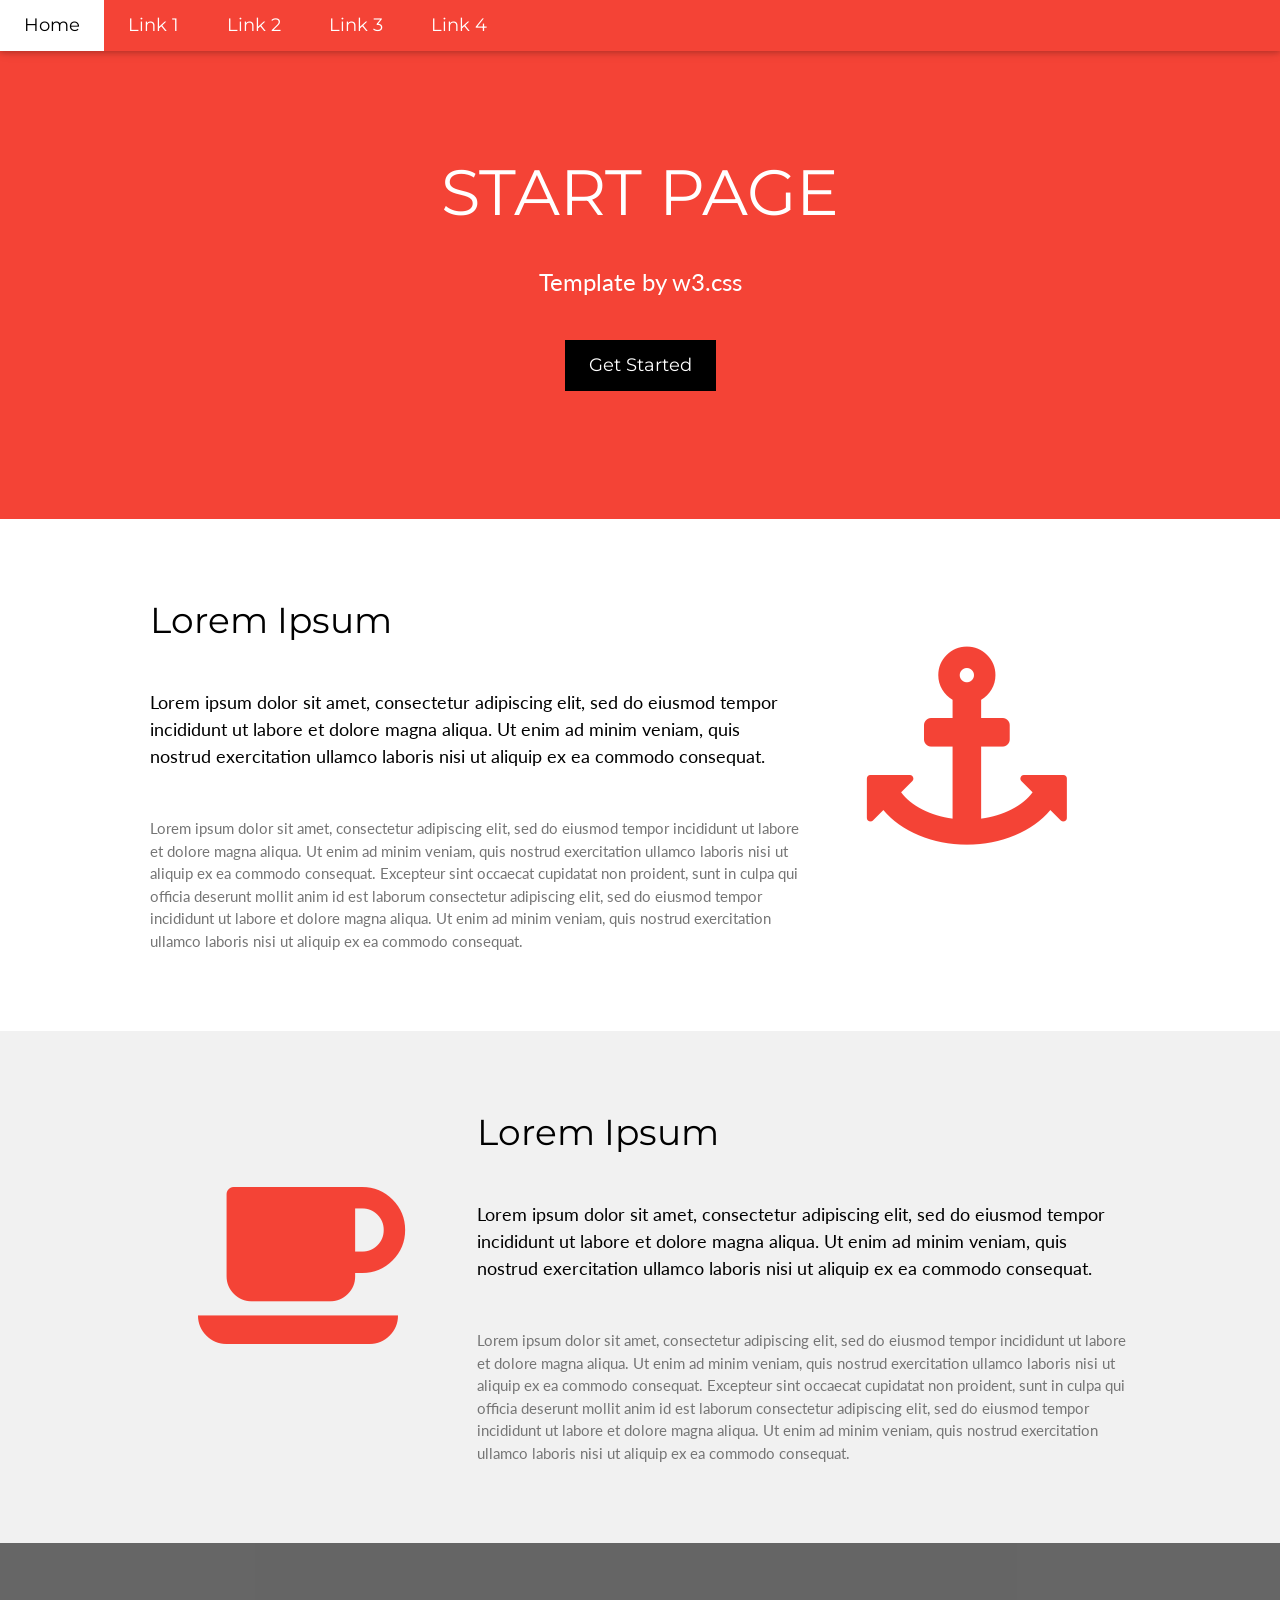
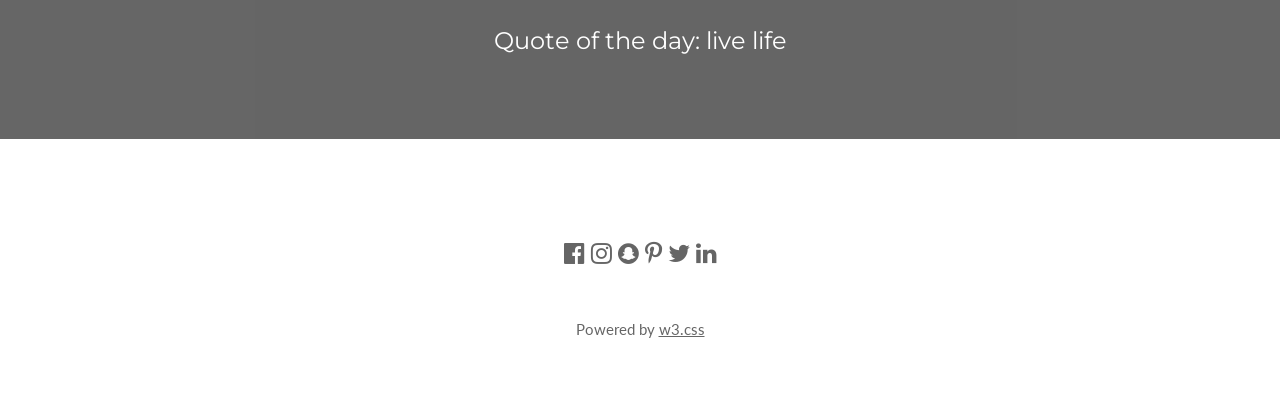
==== index.html @ d6b9a885 "Create index.html" ====
<!DOCTYPE html>
<html lang="en">
<title>W3.CSS Template</title>
<meta charset="UTF-8">
<meta name="viewport" content="width=device-width, initial-scale=1">
<link rel="stylesheet" href="https://www.w3schools.com/w3css/4/w3.css">
<link rel="stylesheet" href="https://fonts.googleapis.com/css?family=Lato">
<link rel="stylesheet" href="https://fonts.googleapis.com/css?family=Montserrat">
<link rel="stylesheet" href="https://cdnjs.cloudflare.com/ajax/libs/font-awesome/4.7.0/css/font-awesome.min.css">
<style>
body,h1,h2,h3,h4,h5,h6 {font-family: "Lato", sans-serif}
.w3-bar,h1,button {font-family: "Montserrat", sans-serif}
.fa-anchor,.fa-coffee {font-size:200px}
</style>
<body>

<!-- Navbar -->
<div class="w3-top">
  <div class="w3-bar w3-red w3-card w3-left-align w3-large">
    <a class="w3-bar-item w3-button w3-hide-medium w3-hide-large w3-right w3-padding-large w3-hover-white w3-large w3-red" href="javascript:void(0);" onclick="myFunction()" title="Toggle Navigation Menu"><i class="fa fa-bars"></i></a>
    <a href="#" class="w3-bar-item w3-button w3-padding-large w3-white">Home</a>
    <a href="#" class="w3-bar-item w3-button w3-hide-small w3-padding-large w3-hover-white">Link 1</a>
    <a href="#" class="w3-bar-item w3-button w3-hide-small w3-padding-large w3-hover-white">Link 2</a>
    <a href="#" class="w3-bar-item w3-button w3-hide-small w3-padding-large w3-hover-white">Link 3</a>
    <a href="#" class="w3-bar-item w3-button w3-hide-small w3-padding-large w3-hover-white">Link 4</a>
  </div>

  <!-- Navbar on small screens -->
  <div id="navDemo" class="w3-bar-block w3-white w3-hide w3-hide-large w3-hide-medium w3-large">
    <a href="#" class="w3-bar-item w3-button w3-padding-large">Link 1</a>
    <a href="#" class="w3-bar-item w3-button w3-padding-large">Link 2</a>
    <a href="#" class="w3-bar-item w3-button w3-padding-large">Link 3</a>
    <a href="#" class="w3-bar-item w3-button w3-padding-large">Link 4</a>
  </div>
</div>

<!-- Header -->
<header class="w3-container w3-red w3-center" style="padding:128px 16px">
  <h1 class="w3-margin w3-jumbo">START PAGE</h1>
  <p class="w3-xlarge">Template by w3.css</p>
  <button class="w3-button w3-black w3-padding-large w3-large w3-margin-top">Get Started</button>
</header>

<!-- First Grid -->
<div class="w3-row-padding w3-padding-64 w3-container">
  <div class="w3-content">
    <div class="w3-twothird">
      <h1>Lorem Ipsum</h1>
      <h5 class="w3-padding-32">Lorem ipsum dolor sit amet, consectetur adipiscing elit, sed do eiusmod tempor incididunt ut labore et dolore magna aliqua. Ut enim ad minim veniam, quis nostrud exercitation ullamco laboris nisi ut aliquip ex ea commodo consequat.</h5>

      <p class="w3-text-grey">Lorem ipsum dolor sit amet, consectetur adipiscing elit, sed do eiusmod tempor incididunt ut labore et dolore magna aliqua. Ut enim ad minim veniam, quis nostrud exercitation ullamco laboris nisi ut aliquip ex ea commodo consequat. Excepteur sint
        occaecat cupidatat non proident, sunt in culpa qui officia deserunt mollit anim id est laborum consectetur adipiscing elit, sed do eiusmod tempor incididunt ut labore et dolore magna aliqua. Ut enim ad minim veniam, quis nostrud exercitation ullamco
        laboris nisi ut aliquip ex ea commodo consequat.</p>
    </div>

    <div class="w3-third w3-center">
      <i class="fa fa-anchor w3-padding-64 w3-text-red"></i>
    </div>
  </div>
</div>

<!-- Second Grid -->
<div class="w3-row-padding w3-light-grey w3-padding-64 w3-container">
  <div class="w3-content">
    <div class="w3-third w3-center">
      <i class="fa fa-coffee w3-padding-64 w3-text-red w3-margin-right"></i>
    </div>

    <div class="w3-twothird">
      <h1>Lorem Ipsum</h1>
      <h5 class="w3-padding-32">Lorem ipsum dolor sit amet, consectetur adipiscing elit, sed do eiusmod tempor incididunt ut labore et dolore magna aliqua. Ut enim ad minim veniam, quis nostrud exercitation ullamco laboris nisi ut aliquip ex ea commodo consequat.</h5>

      <p class="w3-text-grey">Lorem ipsum dolor sit amet, consectetur adipiscing elit, sed do eiusmod tempor incididunt ut labore et dolore magna aliqua. Ut enim ad minim veniam, quis nostrud exercitation ullamco laboris nisi ut aliquip ex ea commodo consequat. Excepteur sint
        occaecat cupidatat non proident, sunt in culpa qui officia deserunt mollit anim id est laborum consectetur adipiscing elit, sed do eiusmod tempor incididunt ut labore et dolore magna aliqua. Ut enim ad minim veniam, quis nostrud exercitation ullamco
        laboris nisi ut aliquip ex ea commodo consequat.</p>
    </div>
  </div>
</div>

<div class="w3-container w3-black w3-center w3-opacity w3-padding-64">
    <h1 class="w3-margin w3-xlarge">Quote of the day: live life</h1>
</div>

<!-- Footer -->
<footer class="w3-container w3-padding-64 w3-center w3-opacity">  
  <div class="w3-xlarge w3-padding-32">
    <i class="fa fa-facebook-official w3-hover-opacity"></i>
    <i class="fa fa-instagram w3-hover-opacity"></i>
    <i class="fa fa-snapchat w3-hover-opacity"></i>
    <i class="fa fa-pinterest-p w3-hover-opacity"></i>
    <i class="fa fa-twitter w3-hover-opacity"></i>
    <i class="fa fa-linkedin w3-hover-opacity"></i>
 </div>
 <p>Powered by <a href="https://www.w3schools.com/w3css/default.asp" target="_blank">w3.css</a></p>
</footer>

<script>
// Used to toggle the menu on small screens when clicking on the menu button
function myFunction() {
  var x = document.getElementById("navDemo");
  if (x.className.indexOf("w3-show") == -1) {
    x.className += " w3-show";
  } else { 
    x.className = x.className.replace(" w3-show", "");
  }
}
</script>

</body>
</html>
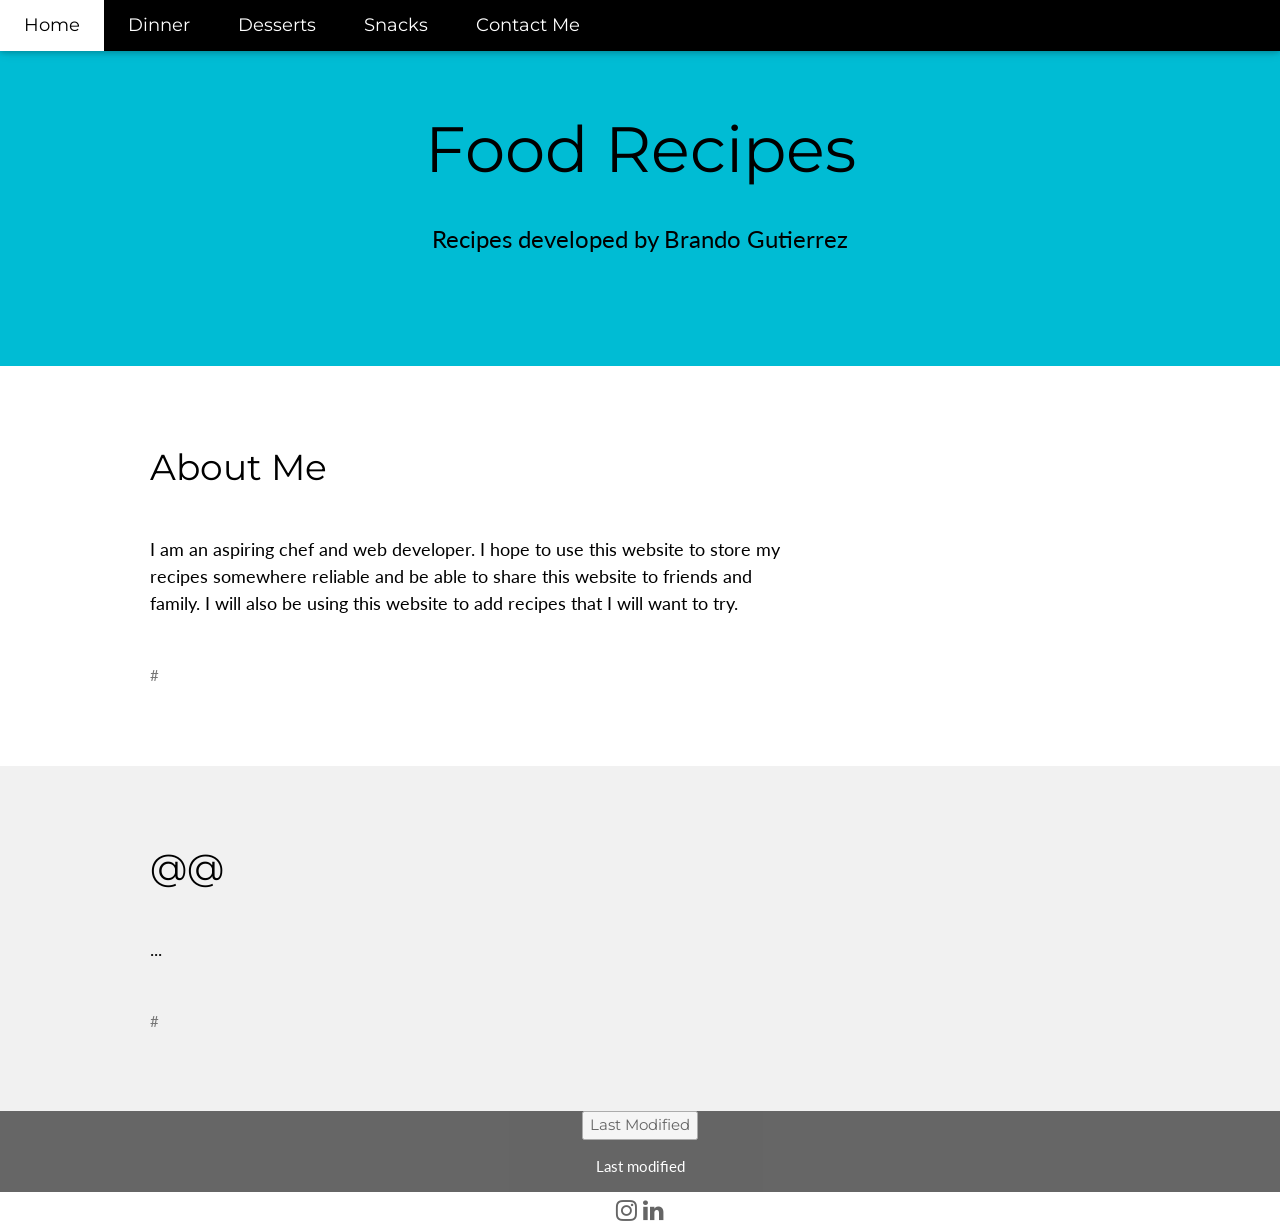
==== commit 05be07c6: "Update index.html modified webpage" ====
--- a/index.html
+++ b/index.html
@@ -1,6 +1,6 @@
 <!DOCTYPE html>
 <html lang="en">
-<title>W3.CSS Template</title>
+<title>Brando's Recipes</title>
 <meta charset="UTF-8">
 <meta name="viewport" content="width=device-width, initial-scale=1">
 <link rel="stylesheet" href="https://www.w3schools.com/w3css/4/w3.css">
@@ -16,45 +16,42 @@
 
 <!-- Navbar -->
 <div class="w3-top">
-  <div class="w3-bar w3-red w3-card w3-left-align w3-large">
+  <div class="w3-bar w3-black w3-card w3-left-align w3-large">
     <a class="w3-bar-item w3-button w3-hide-medium w3-hide-large w3-right w3-padding-large w3-hover-white w3-large w3-red" href="javascript:void(0);" onclick="myFunction()" title="Toggle Navigation Menu"><i class="fa fa-bars"></i></a>
     <a href="#" class="w3-bar-item w3-button w3-padding-large w3-white">Home</a>
-    <a href="#" class="w3-bar-item w3-button w3-hide-small w3-padding-large w3-hover-white">Link 1</a>
-    <a href="#" class="w3-bar-item w3-button w3-hide-small w3-padding-large w3-hover-white">Link 2</a>
-    <a href="#" class="w3-bar-item w3-button w3-hide-small w3-padding-large w3-hover-white">Link 3</a>
-    <a href="#" class="w3-bar-item w3-button w3-hide-small w3-padding-large w3-hover-white">Link 4</a>
+    <a href="#" class="w3-bar-item w3-button w3-hide-small w3-padding-large w3-hover-white">Dinner</a>
+    <a href="#" class="w3-bar-item w3-button w3-hide-small w3-padding-large w3-hover-white">Desserts</a>
+    <a href="#" class="w3-bar-item w3-button w3-hide-small w3-padding-large w3-hover-white">Snacks</a>
+    <a href="#" class="w3-bar-item w3-button w3-hide-small w3-padding-large w3-hover-white">Contact Me</a>
   </div>
 
   <!-- Navbar on small screens -->
   <div id="navDemo" class="w3-bar-block w3-white w3-hide w3-hide-large w3-hide-medium w3-large">
-    <a href="#" class="w3-bar-item w3-button w3-padding-large">Link 1</a>
-    <a href="#" class="w3-bar-item w3-button w3-padding-large">Link 2</a>
-    <a href="#" class="w3-bar-item w3-button w3-padding-large">Link 3</a>
-    <a href="#" class="w3-bar-item w3-button w3-padding-large">Link 4</a>
+    <a href="#" class="w3-bar-item w3-button w3-padding-large">Home</a>
+    <a href="#" class="w3-bar-item w3-button w3-padding-large">Dinner</a>
+    <a href="#" class="w3-bar-item w3-button w3-padding-large">Desserts</a>
+    <a href="#" class="w3-bar-item w3-button w3-padding-large">Contact Me</a>
   </div>
 </div>
 
 <!-- Header -->
-<header class="w3-container w3-red w3-center" style="padding:128px 16px">
-  <h1 class="w3-margin w3-jumbo">START PAGE</h1>
-  <p class="w3-xlarge">Template by w3.css</p>
-  <button class="w3-button w3-black w3-padding-large w3-large w3-margin-top">Get Started</button>
+<header class="w3-container w3-cyan w3-center" style="padding:85px 16px">
+  <h1 class="w3-margin w3-jumbo">Food Recipes</h1>
+  <p class="w3-xlarge">Recipes developed by Brando Gutierrez</p>
 </header>
 
 <!-- First Grid -->
 <div class="w3-row-padding w3-padding-64 w3-container">
   <div class="w3-content">
     <div class="w3-twothird">
-      <h1>Lorem Ipsum</h1>
-      <h5 class="w3-padding-32">Lorem ipsum dolor sit amet, consectetur adipiscing elit, sed do eiusmod tempor incididunt ut labore et dolore magna aliqua. Ut enim ad minim veniam, quis nostrud exercitation ullamco laboris nisi ut aliquip ex ea commodo consequat.</h5>
+      <h1>About Me</h1>
+      <h5 class="w3-padding-32">I am an aspiring chef and web developer. I hope to use this website to store my recipes somewhere reliable and be able to share this website to friends and family. I will also be using this website to add recipes that I will want to try.</h5>
 
-      <p class="w3-text-grey">Lorem ipsum dolor sit amet, consectetur adipiscing elit, sed do eiusmod tempor incididunt ut labore et dolore magna aliqua. Ut enim ad minim veniam, quis nostrud exercitation ullamco laboris nisi ut aliquip ex ea commodo consequat. Excepteur sint
-        occaecat cupidatat non proident, sunt in culpa qui officia deserunt mollit anim id est laborum consectetur adipiscing elit, sed do eiusmod tempor incididunt ut labore et dolore magna aliqua. Ut enim ad minim veniam, quis nostrud exercitation ullamco
-        laboris nisi ut aliquip ex ea commodo consequat.</p>
+      <p class="w3-text-grey">#</p>
     </div>
 
     <div class="w3-third w3-center">
-      <i class="fa fa-anchor w3-padding-64 w3-text-red"></i>
+      <i class="//add chef hat"></i>
     </div>
   </div>
 </div>
@@ -63,35 +60,39 @@
 <div class="w3-row-padding w3-light-grey w3-padding-64 w3-container">
   <div class="w3-content">
     <div class="w3-third w3-center">
-      <i class="fa fa-coffee w3-padding-64 w3-text-red w3-margin-right"></i>
+      <i class="No Image"></i>
     </div>
 
     <div class="w3-twothird">
-      <h1>Lorem Ipsum</h1>
-      <h5 class="w3-padding-32">Lorem ipsum dolor sit amet, consectetur adipiscing elit, sed do eiusmod tempor incididunt ut labore et dolore magna aliqua. Ut enim ad minim veniam, quis nostrud exercitation ullamco laboris nisi ut aliquip ex ea commodo consequat.</h5>
+      <h1>@@</h1>
+      <h5 class="w3-padding-32">...</h5>
 
-      <p class="w3-text-grey">Lorem ipsum dolor sit amet, consectetur adipiscing elit, sed do eiusmod tempor incididunt ut labore et dolore magna aliqua. Ut enim ad minim veniam, quis nostrud exercitation ullamco laboris nisi ut aliquip ex ea commodo consequat. Excepteur sint
-        occaecat cupidatat non proident, sunt in culpa qui officia deserunt mollit anim id est laborum consectetur adipiscing elit, sed do eiusmod tempor incididunt ut labore et dolore magna aliqua. Ut enim ad minim veniam, quis nostrud exercitation ullamco
-        laboris nisi ut aliquip ex ea commodo consequat.</p>
+      <p class="w3-text-grey">#</p>
     </div>
   </div>
 </div>
 
-<div class="w3-container w3-black w3-center w3-opacity w3-padding-64">
-    <h1 class="w3-margin w3-xlarge">Quote of the day: live life</h1>
+<div class="w3-container w3-black w3-center w3-opacity w3-padding-21">
+
+    <button onclick="myFunction()">Last Modified</button>
+<p id="demo">Last modified</p>
+
+
+<script>
+function myFunction() {
+  var x = document.lastModified;
+  document.getElementById("demo").innerHTML = x;
+}
+</script>
 </div>
 
+
 <!-- Footer -->
-<footer class="w3-container w3-padding-64 w3-center w3-opacity">  
-  <div class="w3-xlarge w3-padding-32">
-    <i class="fa fa-facebook-official w3-hover-opacity"></i>
+<footer class="w3-container w3-padding-12 w3-center w3-opacity">  
+  <div class="w3-xlarge w3-padding-12">
     <i class="fa fa-instagram w3-hover-opacity"></i>
-    <i class="fa fa-snapchat w3-hover-opacity"></i>
-    <i class="fa fa-pinterest-p w3-hover-opacity"></i>
-    <i class="fa fa-twitter w3-hover-opacity"></i>
     <i class="fa fa-linkedin w3-hover-opacity"></i>
  </div>
- <p>Powered by <a href="https://www.w3schools.com/w3css/default.asp" target="_blank">w3.css</a></p>
 </footer>
 
 <script>
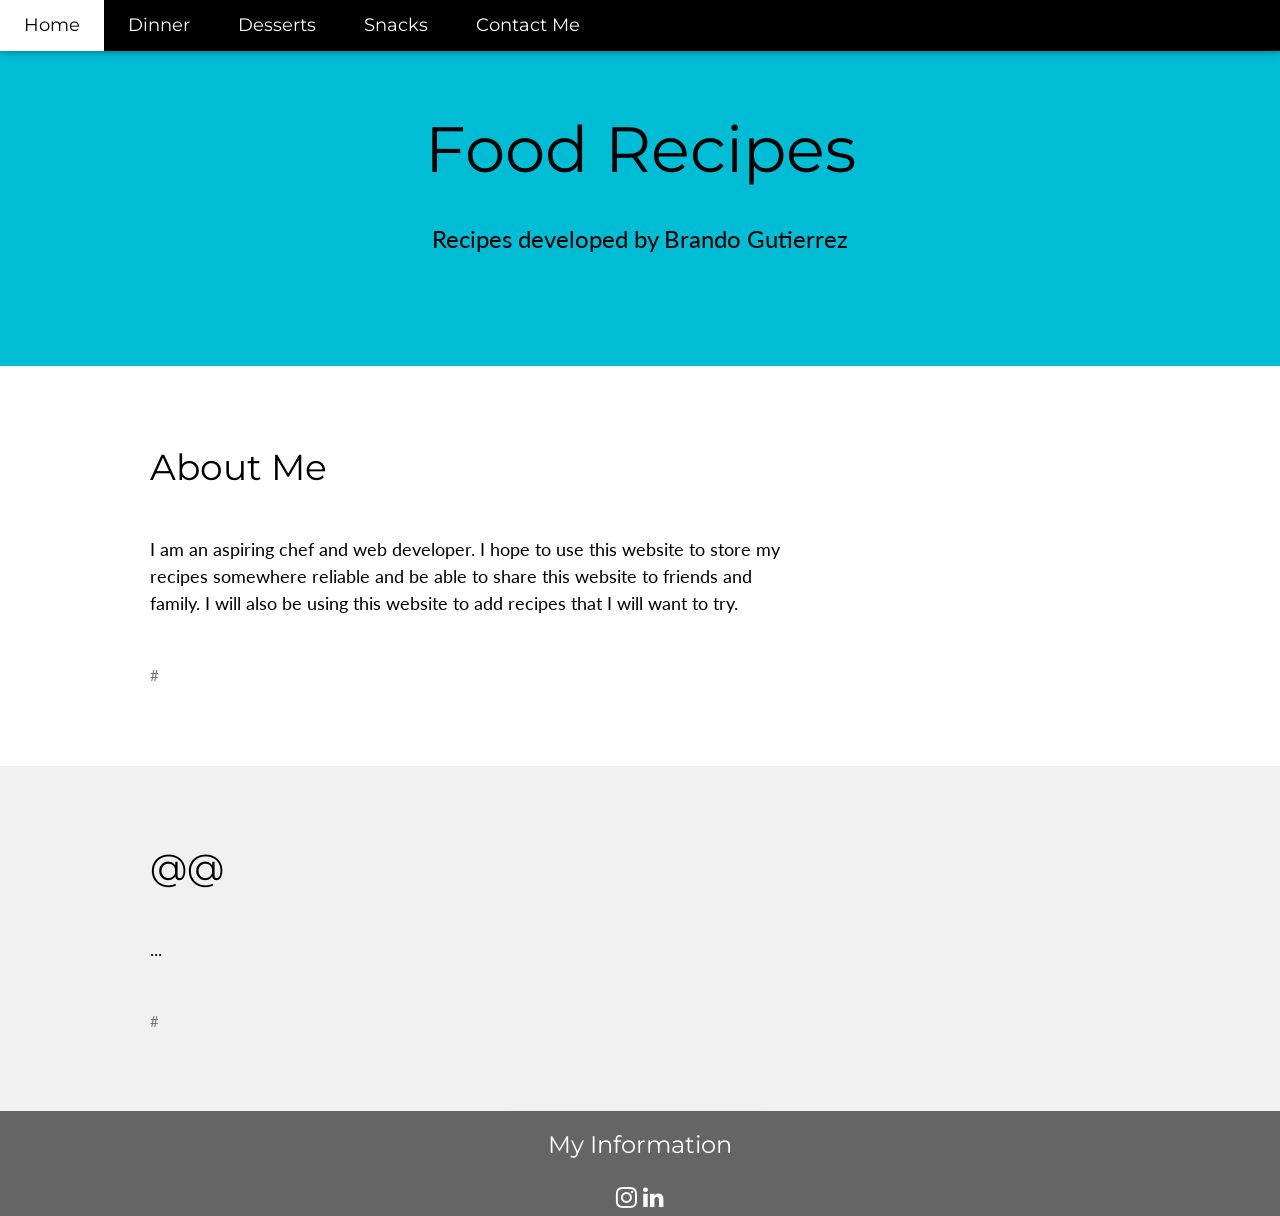
==== commit 644743b8: "Update index.html" ====
--- a/index.html
+++ b/index.html
@@ -18,7 +18,7 @@
 <div class="w3-top">
   <div class="w3-bar w3-black w3-card w3-left-align w3-large">
     <a class="w3-bar-item w3-button w3-hide-medium w3-hide-large w3-right w3-padding-large w3-hover-white w3-large w3-red" href="javascript:void(0);" onclick="myFunction()" title="Toggle Navigation Menu"><i class="fa fa-bars"></i></a>
-    <a href="#" class="w3-bar-item w3-button w3-padding-large w3-white">Home</a>
+    <a href="youtube.com" class="w3-bar-item w3-button w3-padding-large w3-white">Home</a>
     <a href="#" class="w3-bar-item w3-button w3-hide-small w3-padding-large w3-hover-white">Dinner</a>
     <a href="#" class="w3-bar-item w3-button w3-hide-small w3-padding-large w3-hover-white">Desserts</a>
     <a href="#" class="w3-bar-item w3-button w3-hide-small w3-padding-large w3-hover-white">Snacks</a>
@@ -72,30 +72,22 @@
   </div>
 </div>
 
-<div class="w3-container w3-black w3-center w3-opacity w3-padding-21">
-
-    <button onclick="myFunction()">Last Modified</button>
-<p id="demo">Last modified</p>
-
-
-<script>
-function myFunction() {
-  var x = document.lastModified;
-  document.getElementById("demo").innerHTML = x;
-}
-</script>
+<div class="w3-container w3-black w3-center w3-opacity w3-padding-11">
+ <h1 class="w3-margin w3-xlarge">My Information</h1>
+   <div class="w3-xlarge w3-padding-12">
+    <i class="fa fa-instagram w3-hover-opacity"></i>
+    <i class="fa fa-linkedin w3-hover-opacity"></i>
 </div>
 
 
 <!-- Footer -->
 <footer class="w3-container w3-padding-12 w3-center w3-opacity">  
-  <div class="w3-xlarge w3-padding-12">
-    <i class="fa fa-instagram w3-hover-opacity"></i>
-    <i class="fa fa-linkedin w3-hover-opacity"></i>
+
  </div>
 </footer>
 
 <script>
+
 // Used to toggle the menu on small screens when clicking on the menu button
 function myFunction() {
   var x = document.getElementById("navDemo");
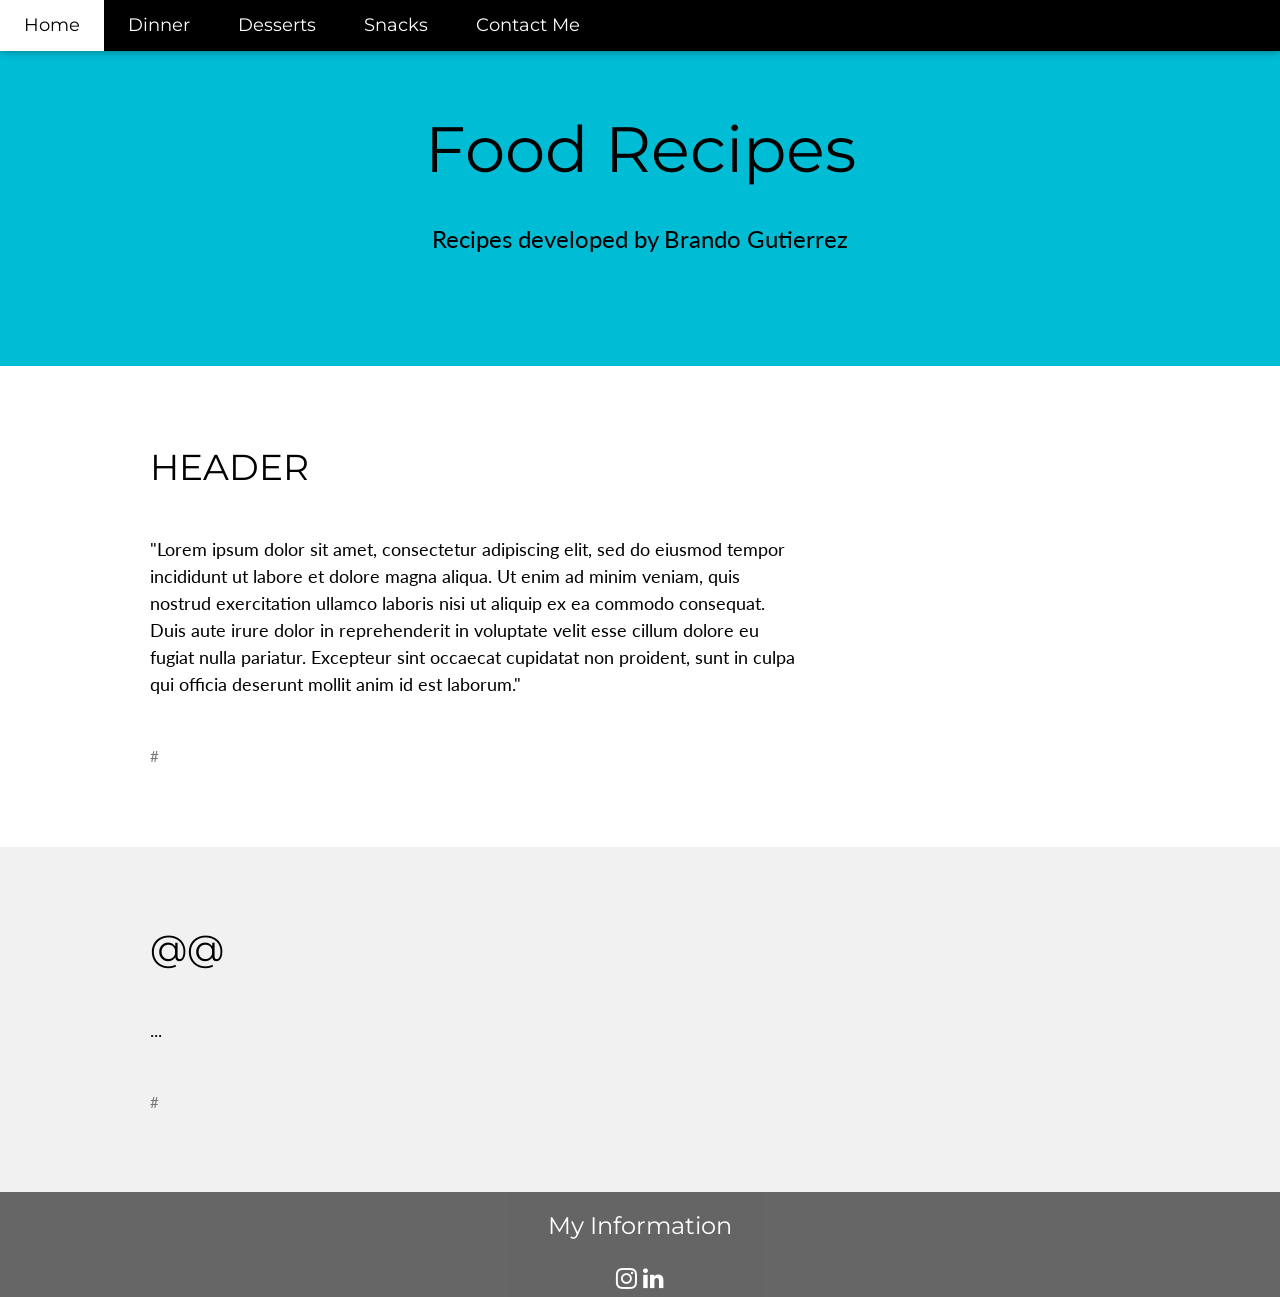
==== commit 789f864b: "Update index.html" ====
--- a/index.html
+++ b/index.html
@@ -18,7 +18,7 @@
 <div class="w3-top">
   <div class="w3-bar w3-black w3-card w3-left-align w3-large">
     <a class="w3-bar-item w3-button w3-hide-medium w3-hide-large w3-right w3-padding-large w3-hover-white w3-large w3-red" href="javascript:void(0);" onclick="myFunction()" title="Toggle Navigation Menu"><i class="fa fa-bars"></i></a>
-    <a href="youtube.com" class="w3-bar-item w3-button w3-padding-large w3-white">Home</a>
+    <a href="index.html" class="w3-bar-item w3-button w3-padding-large w3-white">Home</a>
     <a href="#" class="w3-bar-item w3-button w3-hide-small w3-padding-large w3-hover-white">Dinner</a>
     <a href="#" class="w3-bar-item w3-button w3-hide-small w3-padding-large w3-hover-white">Desserts</a>
     <a href="#" class="w3-bar-item w3-button w3-hide-small w3-padding-large w3-hover-white">Snacks</a>
@@ -44,8 +44,8 @@
 <div class="w3-row-padding w3-padding-64 w3-container">
   <div class="w3-content">
     <div class="w3-twothird">
-      <h1>About Me</h1>
-      <h5 class="w3-padding-32">I am an aspiring chef and web developer. I hope to use this website to store my recipes somewhere reliable and be able to share this website to friends and family. I will also be using this website to add recipes that I will want to try.</h5>
+      <h1>HEADER</h1>
+      <h5 class="w3-padding-32">"Lorem ipsum dolor sit amet, consectetur adipiscing elit, sed do eiusmod tempor incididunt ut labore et dolore magna aliqua. Ut enim ad minim veniam, quis nostrud exercitation ullamco laboris nisi ut aliquip ex ea commodo consequat. Duis aute irure dolor in reprehenderit in voluptate velit esse cillum dolore eu fugiat nulla pariatur. Excepteur sint occaecat cupidatat non proident, sunt in culpa qui officia deserunt mollit anim id est laborum."</h5>
 
       <p class="w3-text-grey">#</p>
     </div>
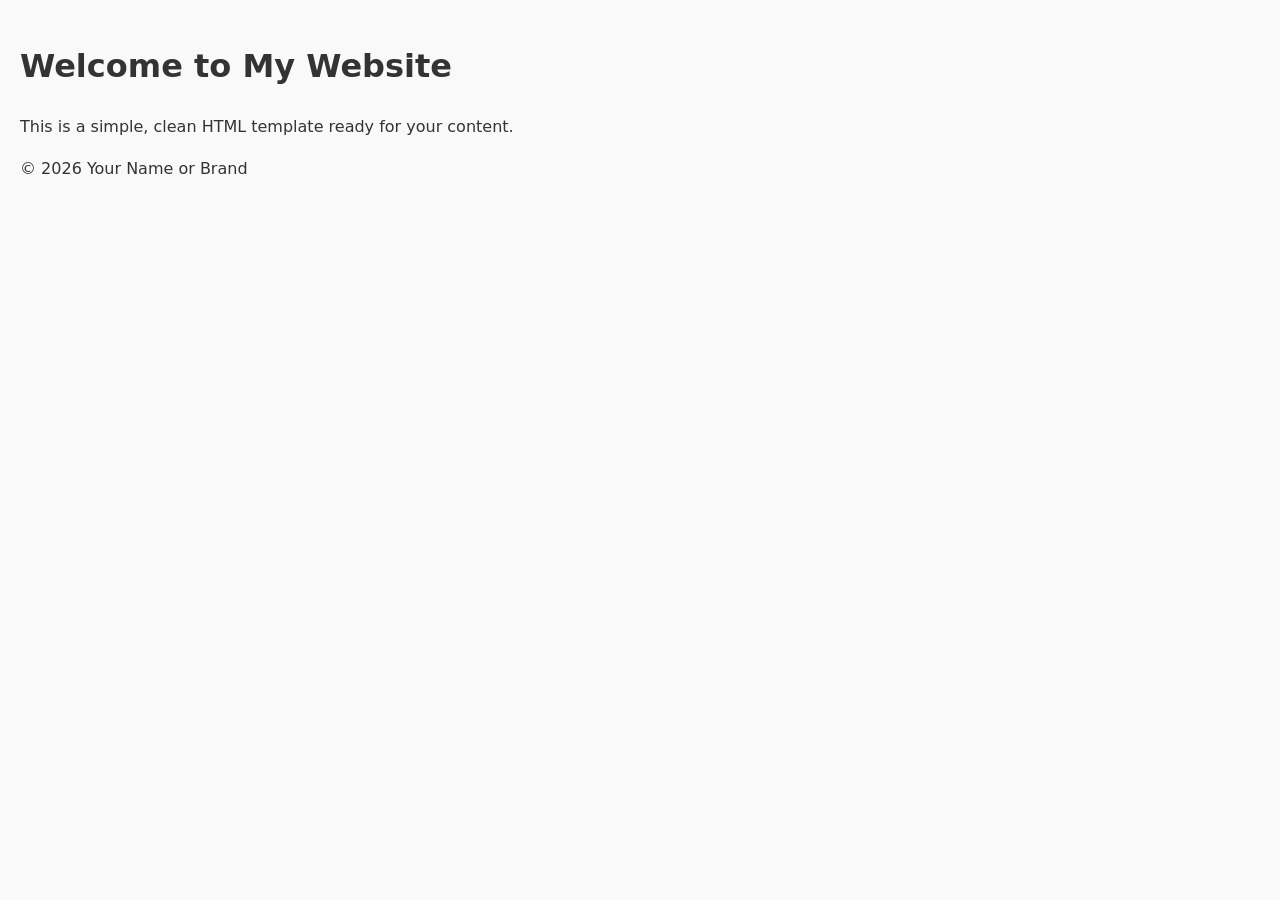
==== commit bb850b3f: "+ barebones html" ====
--- a/index.html
+++ b/index.html
@@ -1,103 +1,58 @@
 <!DOCTYPE html>
 <html lang="en">
-<title>Brando's Recipes</title>
-<meta charset="UTF-8">
-<meta name="viewport" content="width=device-width, initial-scale=1">
-<link rel="stylesheet" href="https://www.w3schools.com/w3css/4/w3.css">
-<link rel="stylesheet" href="https://fonts.googleapis.com/css?family=Lato">
-<link rel="stylesheet" href="https://fonts.googleapis.com/css?family=Montserrat">
-<link rel="stylesheet" href="https://cdnjs.cloudflare.com/ajax/libs/font-awesome/4.7.0/css/font-awesome.min.css">
-<style>
-body,h1,h2,h3,h4,h5,h6 {font-family: "Lato", sans-serif}
-.w3-bar,h1,button {font-family: "Montserrat", sans-serif}
-.fa-anchor,.fa-coffee {font-size:200px}
-</style>
+
+<head>
+    <meta charset="UTF-8">
+    <meta name="viewport" content="width=device-width, initial-scale=1.0">
+    <meta http-equiv="X-UA-Compatible" content="ie=edge">
+    <title>Your Page Title</title>
+
+    <!-- Meta Description for SEO -->
+    <meta name="description" content="A brief description of your web page content.">
+
+    <!-- Link to your external CSS file -->
+    <link rel="stylesheet" href="style.css">
+
+    <style>
+        /* Embedded fallback styles */
+        body {
+            font-family: system-ui, -apple-system, BlinkMacSystemFont, 'Segoe UI', Roboto, sans-serif;
+            line-height: 1.6;
+            margin: 0;
+            padding: 20px;
+            color: #333;
+            background-color: #f9f9f9;
+        }
+
+        container {
+            max-width: 800px;
+            margin: 0 auto;
+            background: #fff;
+            padding: 40px;
+            border-radius: 8px;
+            box-shadow: 0 4px 6px rgba(0, 0, 0, 0.05);
+        }
+    </style>
+</head>
+
 <body>
 
-<!-- Navbar -->
-<div class="w3-top">
-  <div class="w3-bar w3-black w3-card w3-left-align w3-large">
-    <a class="w3-bar-item w3-button w3-hide-medium w3-hide-large w3-right w3-padding-large w3-hover-white w3-large w3-red" href="javascript:void(0);" onclick="myFunction()" title="Toggle Navigation Menu"><i class="fa fa-bars"></i></a>
-    <a href="index.html" class="w3-bar-item w3-button w3-padding-large w3-white">Home</a>
-    <a href="#" class="w3-bar-item w3-button w3-hide-small w3-padding-large w3-hover-white">Dinner</a>
-    <a href="#" class="w3-bar-item w3-button w3-hide-small w3-padding-large w3-hover-white">Desserts</a>
-    <a href="#" class="w3-bar-item w3-button w3-hide-small w3-padding-large w3-hover-white">Snacks</a>
-    <a href="#" class="w3-bar-item w3-button w3-hide-small w3-padding-large w3-hover-white">Contact Me</a>
-  </div>
+    <div class="container">
+        <header>
+            <h1>Welcome to My Website</h1>
+        </header>
 
-  <!-- Navbar on small screens -->
-  <div id="navDemo" class="w3-bar-block w3-white w3-hide w3-hide-large w3-hide-medium w3-large">
-    <a href="#" class="w3-bar-item w3-button w3-padding-large">Home</a>
-    <a href="#" class="w3-bar-item w3-button w3-padding-large">Dinner</a>
-    <a href="#" class="w3-bar-item w3-button w3-padding-large">Desserts</a>
-    <a href="#" class="w3-bar-item w3-button w3-padding-large">Contact Me</a>
-  </div>
-</div>
+        <main>
+            <p>This is a simple, clean HTML template ready for your content.</p>
+        </main>
 
-<!-- Header -->
-<header class="w3-container w3-cyan w3-center" style="padding:85px 16px">
-  <h1 class="w3-margin w3-jumbo">Food Recipes</h1>
-  <p class="w3-xlarge">Recipes developed by Brando Gutierrez</p>
-</header>
-
-<!-- First Grid -->
-<div class="w3-row-padding w3-padding-64 w3-container">
-  <div class="w3-content">
-    <div class="w3-twothird">
-      <h1>HEADER</h1>
-      <h5 class="w3-padding-32">"Lorem ipsum dolor sit amet, consectetur adipiscing elit, sed do eiusmod tempor incididunt ut labore et dolore magna aliqua. Ut enim ad minim veniam, quis nostrud exercitation ullamco laboris nisi ut aliquip ex ea commodo consequat. Duis aute irure dolor in reprehenderit in voluptate velit esse cillum dolore eu fugiat nulla pariatur. Excepteur sint occaecat cupidatat non proident, sunt in culpa qui officia deserunt mollit anim id est laborum."</h5>
-
-      <p class="w3-text-grey">#</p>
+        <footer>
+            <p>&copy; 2026 Your Name or Brand</p>
+        </footer>
     </div>
 
-    <div class="w3-third w3-center">
-      <i class="//add chef hat"></i>
-    </div>
-  </div>
-</div>
+    <!-- Link to your external JavaScript file -->
+    <script src="script.js"></script>
+</body>
 
-<!-- Second Grid -->
-<div class="w3-row-padding w3-light-grey w3-padding-64 w3-container">
-  <div class="w3-content">
-    <div class="w3-third w3-center">
-      <i class="No Image"></i>
-    </div>
-
-    <div class="w3-twothird">
-      <h1>@@</h1>
-      <h5 class="w3-padding-32">...</h5>
-
-      <p class="w3-text-grey">#</p>
-    </div>
-  </div>
-</div>
-
-<div class="w3-container w3-black w3-center w3-opacity w3-padding-11">
- <h1 class="w3-margin w3-xlarge">My Information</h1>
-   <div class="w3-xlarge w3-padding-12">
-    <i class="fa fa-instagram w3-hover-opacity"></i>
-    <i class="fa fa-linkedin w3-hover-opacity"></i>
-</div>
-
-
-<!-- Footer -->
-<footer class="w3-container w3-padding-12 w3-center w3-opacity">  
-
- </div>
-</footer>
-
-<script>
-
-// Used to toggle the menu on small screens when clicking on the menu button
-function myFunction() {
-  var x = document.getElementById("navDemo");
-  if (x.className.indexOf("w3-show") == -1) {
-    x.className += " w3-show";
-  } else { 
-    x.className = x.className.replace(" w3-show", "");
-  }
-}
-</script>
-
-</body>
-</html>
+</html>
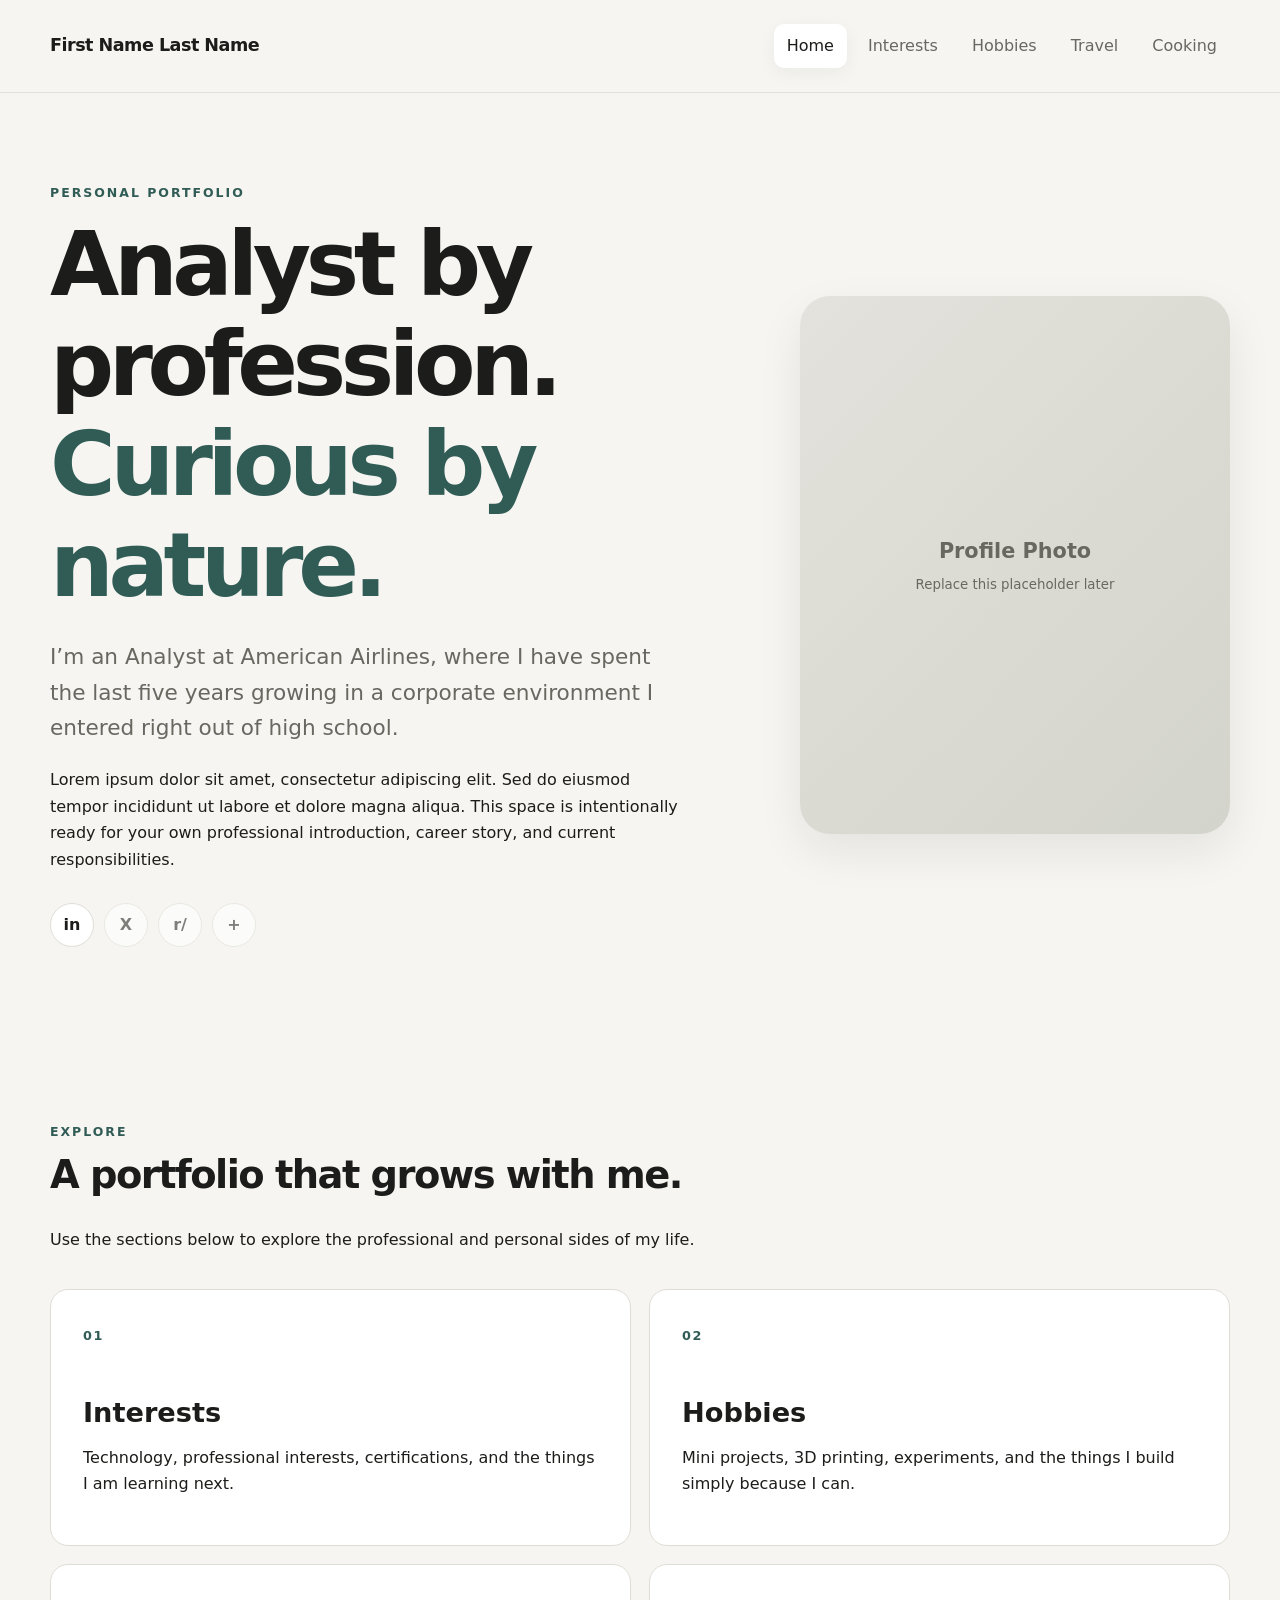
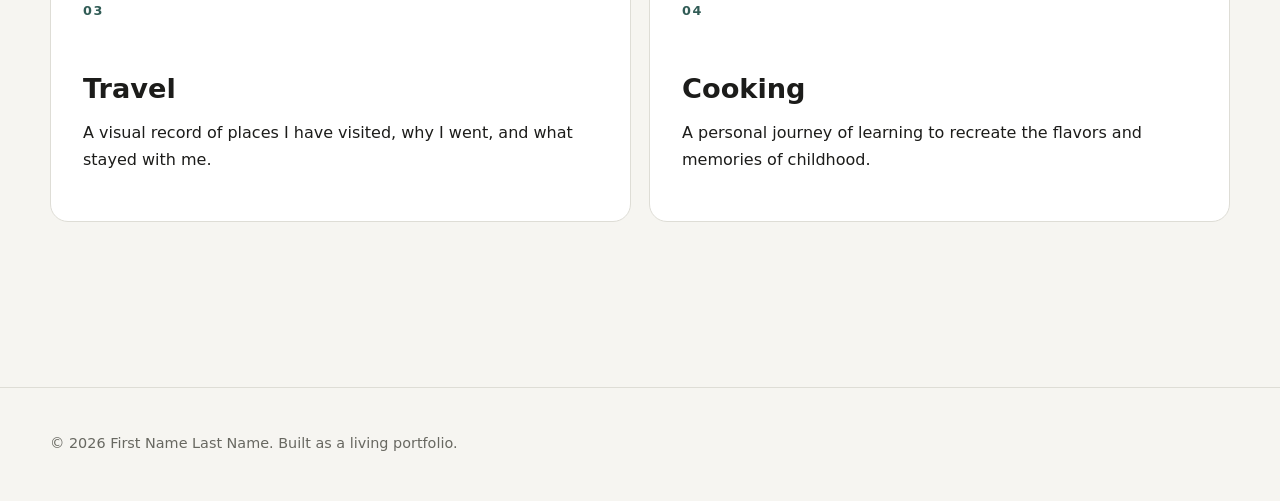
==== commit 47737bb6: "+ Fleshed out starter site" ====
--- a/index.html
+++ b/index.html
@@ -1,58 +1,105 @@
 <!DOCTYPE html>
 <html lang="en">
+<head>
+  <meta charset="UTF-8">
+  <meta name="viewport" content="width=device-width, initial-scale=1.0">
+  <meta name="description" content="Personal portfolio and living record of professional work, interests, hobbies, travel, and cooking.">
+  <title>First Name Last Name | Portfolio</title>
+  <link rel="stylesheet" href="css/styles.css">
+</head>
+<body>
+  <!-- Site-wide header. Replace the placeholder name when ready. -->
+  <header class="site-header">
+    <div class="container header-inner">
+      <a class="site-name" href="index.html">First Name Last Name</a>
 
-<head>
-    <meta charset="UTF-8">
-    <meta name="viewport" content="width=device-width, initial-scale=1.0">
-    <meta http-equiv="X-UA-Compatible" content="ie=edge">
-    <title>Your Page Title</title>
+      <!-- Mobile menu button. JavaScript opens/closes the navigation on small screens. -->
+      <button class="menu-toggle" aria-expanded="false" aria-controls="site-nav">
+        <span></span><span></span><span></span>
+        <span class="sr-only">Open navigation</span>
+      </button>
 
-    <!-- Meta Description for SEO -->
-    <meta name="description" content="A brief description of your web page content.">
+      <nav id="site-nav" class="site-nav" aria-label="Primary navigation">
+        <a class="active" href="index.html">Home</a>
+        <a href="interests.html">Interests</a>
+        <a href="hobbies.html">Hobbies</a>
+        <a href="travel.html">Travel</a>
+        <a href="cooking.html">Cooking</a>
+      </nav>
+    </div>
+  </header>
 
-    <!-- Link to your external CSS file -->
-    <link rel="stylesheet" href="style.css">
+  <main>
+    <!-- Hero / landing section -->
+    <section class="hero container">
+      <div class="hero-copy reveal">
+        <p class="eyebrow">Personal Portfolio</p>
+        <h1>Analyst by profession. <span>Curious by nature.</span></h1>
+        <p class="lead">
+          I’m an Analyst at American Airlines, where I have spent the last five years
+          growing in a corporate environment I entered right out of high school.
+        </p>
+        <p>
+          Lorem ipsum dolor sit amet, consectetur adipiscing elit. Sed do eiusmod tempor
+          incididunt ut labore et dolore magna aliqua. This space is intentionally ready
+          for your own professional introduction, career story, and current responsibilities.
+        </p>
 
-    <style>
-        /* Embedded fallback styles */
-        body {
-            font-family: system-ui, -apple-system, BlinkMacSystemFont, 'Segoe UI', Roboto, sans-serif;
-            line-height: 1.6;
-            margin: 0;
-            padding: 20px;
-            color: #333;
-            background-color: #f9f9f9;
-        }
+        <div class="social-links" aria-label="Social links">
+          <!-- Replace "#" with your real profile URLs when ready. -->
+          <a class="social-icon" href="#" aria-label="LinkedIn" title="LinkedIn">in</a>
+          <a class="social-icon coming-soon" href="#" aria-label="X coming soon" title="X — Coming Soon">X</a>
+          <a class="social-icon coming-soon" href="#" aria-label="Reddit coming soon" title="Reddit — Coming Soon">r/</a>
+          <!-- Optional fourth social link. Delete this line if you don't need it. -->
+          <a class="social-icon coming-soon" href="#" aria-label="Additional social link" title="Additional link">+</a>
+        </div>
+      </div>
 
-        container {
-            max-width: 800px;
-            margin: 0 auto;
-            background: #fff;
-            padding: 40px;
-            border-radius: 8px;
-            box-shadow: 0 4px 6px rgba(0, 0, 0, 0.05);
-        }
-    </style>
-</head>
+      <div class="profile-placeholder reveal" aria-label="Profile photo placeholder">
+        <span>Profile Photo</span>
+        <small>Replace this placeholder later</small>
+      </div>
+    </section>
 
-<body>
+    <!-- Short introduction to the rest of the site. -->
+    <section class="section container">
+      <div class="section-heading">
+        <p class="eyebrow">Explore</p>
+        <h2>A portfolio that grows with me.</h2>
+        <p>Use the sections below to explore the professional and personal sides of my life.</p>
+      </div>
 
+      <div class="card-grid">
+        <a class="feature-card" href="interests.html">
+          <span class="card-number">01</span>
+          <h3>Interests</h3>
+          <p>Technology, professional interests, certifications, and the things I am learning next.</p>
+        </a>
+        <a class="feature-card" href="hobbies.html">
+          <span class="card-number">02</span>
+          <h3>Hobbies</h3>
+          <p>Mini projects, 3D printing, experiments, and the things I build simply because I can.</p>
+        </a>
+        <a class="feature-card" href="travel.html">
+          <span class="card-number">03</span>
+          <h3>Travel</h3>
+          <p>A visual record of places I have visited, why I went, and what stayed with me.</p>
+        </a>
+        <a class="feature-card" href="cooking.html">
+          <span class="card-number">04</span>
+          <h3>Cooking</h3>
+          <p>A personal journey of learning to recreate the flavors and memories of childhood.</p>
+        </a>
+      </div>
+    </section>
+  </main>
+
+  <footer class="site-footer">
     <div class="container">
-        <header>
-            <h1>Welcome to My Website</h1>
-        </header>
+      <p>© <span id="year"></span> First Name Last Name. Built as a living portfolio.</p>
+    </div>
+  </footer>
 
-        <main>
-            <p>This is a simple, clean HTML template ready for your content.</p>
-        </main>
-
-        <footer>
-            <p>&copy; 2026 Your Name or Brand</p>
-        </footer>
-    </div>
-
-    <!-- Link to your external JavaScript file -->
-    <script src="script.js"></script>
+  <script src="js/site.js"></script>
 </body>
-
-</html>+</html>
--- a/css/styles.css
+++ b/css/styles.css
@@ -0,0 +1,292 @@
+:root {
+  --bg: #f6f5f1;
+  --surface: #ffffff;
+  --text: #1c1c1a;
+  --muted: #686861;
+  --line: #deddd6;
+  --accent: #315c56;
+  --accent-soft: #e4ece9;
+  --max-width: 1180px;
+  --radius: 18px;
+  --shadow: 0 18px 45px rgba(25, 30, 28, 0.08);
+}
+
+* { box-sizing: border-box; }
+
+html { scroll-behavior: smooth; }
+
+body {
+  margin: 0;
+  background: var(--bg);
+  color: var(--text);
+  font-family: Inter, ui-sans-serif, system-ui, -apple-system, BlinkMacSystemFont, "Segoe UI", sans-serif;
+  line-height: 1.65;
+}
+
+a { color: inherit; }
+img { max-width: 100%; display: block; }
+
+.container { width: min(calc(100% - 40px), var(--max-width)); margin-inline: auto; }
+
+.site-header {
+  position: sticky;
+  top: 0;
+  z-index: 20;
+  background: rgba(246, 245, 241, 0.92);
+  backdrop-filter: blur(14px);
+  border-bottom: 1px solid rgba(222, 221, 214, 0.9);
+}
+
+.header-inner {
+  min-height: 92px;
+  display: flex;
+  align-items: center;
+  justify-content: space-between;
+  gap: 30px;
+}
+
+.site-name {
+  text-decoration: none;
+  font-weight: 800;
+  letter-spacing: -0.03em;
+  font-size: 1.1rem;
+}
+
+.site-nav { display: flex; gap: 8px; align-items: center; }
+.site-nav a {
+  text-decoration: none;
+  color: var(--muted);
+  padding: 9px 13px;
+  border-radius: 10px;
+  transition: background .2s ease, color .2s ease, transform .2s ease;
+}
+.site-nav a:hover, .site-nav a.active {
+  color: var(--text);
+  background: var(--surface);
+  box-shadow: 0 5px 18px rgba(25,30,28,.05);
+}
+.site-nav a:hover { transform: translateY(-1px); }
+
+.menu-toggle {
+  display: none;
+  border: 0;
+  background: transparent;
+  padding: 8px;
+  cursor: pointer;
+}
+.menu-toggle span:not(.sr-only) {
+  display: block;
+  width: 25px;
+  height: 2px;
+  background: var(--text);
+  margin: 5px 0;
+}
+
+.hero {
+  min-height: 72vh;
+  display: grid;
+  grid-template-columns: 1.15fr .85fr;
+  align-items: center;
+  gap: 70px;
+  padding-block: 90px;
+}
+
+.eyebrow {
+  margin: 0 0 10px;
+  color: var(--accent);
+  font-size: .78rem;
+  font-weight: 800;
+  letter-spacing: .16em;
+  text-transform: uppercase;
+}
+
+h1, h2, h3 { line-height: 1.12; margin-top: 0; }
+h1 { font-size: clamp(2.8rem, 7vw, 5.8rem); letter-spacing: -.06em; margin-bottom: 24px; }
+h1 span { color: var(--accent); }
+h2 { font-size: clamp(1.8rem, 3vw, 3rem); letter-spacing: -.04em; }
+h3 { font-size: 1.25rem; }
+
+.lead { font-size: clamp(1.1rem, 2vw, 1.35rem); color: var(--muted); max-width: 700px; }
+
+.profile-placeholder, .placeholder-image {
+  background: linear-gradient(135deg, #e3e2dc, #d3d4cc);
+  color: #686861;
+  display: flex;
+  align-items: center;
+  justify-content: center;
+  text-align: center;
+}
+.profile-placeholder {
+  aspect-ratio: 4 / 5;
+  max-width: 430px;
+  width: 100%;
+  justify-self: end;
+  border-radius: 30px;
+  box-shadow: var(--shadow);
+  flex-direction: column;
+}
+.profile-placeholder span { font-size: 1.3rem; font-weight: 800; }
+.profile-placeholder small { margin-top: 6px; }
+
+.social-links { display: flex; gap: 10px; margin-top: 30px; }
+.social-icon {
+  width: 44px; height: 44px;
+  border: 1px solid var(--line);
+  border-radius: 50%;
+  display: grid;
+  place-items: center;
+  text-decoration: none;
+  font-weight: 800;
+  background: var(--surface);
+  transition: transform .2s ease, box-shadow .2s ease;
+}
+.social-icon:hover { transform: translateY(-3px); box-shadow: var(--shadow); }
+.social-icon.coming-soon { opacity: .55; }
+
+.section { padding-block: 85px; }
+.section-heading { max-width: 700px; margin-bottom: 35px; }
+
+.card-grid, .content-grid, .recipe-grid { display: grid; grid-template-columns: repeat(2, 1fr); gap: 18px; }
+.feature-card, .content-card, .recipe-card, .project-card, .story-banner {
+  background: var(--surface);
+  border: 1px solid var(--line);
+  border-radius: var(--radius);
+}
+.feature-card {
+  padding: 32px;
+  min-height: 250px;
+  text-decoration: none;
+  transition: transform .25s ease, box-shadow .25s ease;
+}
+.feature-card:hover { transform: translateY(-5px); box-shadow: var(--shadow); }
+.card-number { color: var(--accent); font-size: .8rem; font-weight: 900; letter-spacing: .12em; }
+.feature-card h3 { margin: 50px 0 10px; font-size: 1.7rem; }
+
+.page-intro { padding-block: 110px 55px; max-width: 1000px; }
+.page-intro h1 { font-size: clamp(2.7rem, 6vw, 5rem); }
+
+.content-card { padding: 32px; }
+.project-list { display: grid; gap: 22px; }
+.project-card { padding: 20px; display: grid; grid-template-columns: 1fr 1fr; gap: 35px; align-items: center; }
+.placeholder-image { min-height: 280px; border-radius: 13px; }
+.placeholder-image.wide { min-height: 330px; }
+
+.travel-section { padding-top: 20px; }
+.travel-group {
+  border-top: 1px solid var(--line);
+  padding-block: 22px;
+}
+.travel-group:last-child { border-bottom: 1px solid var(--line); }
+.travel-group summary {
+  cursor: pointer;
+  list-style: none;
+  display: flex;
+  justify-content: space-between;
+  align-items: center;
+  font-size: 1.7rem;
+  font-weight: 800;
+  letter-spacing: -.03em;
+}
+.travel-group summary::-webkit-details-marker { display: none; }
+.summary-hint { font-size: .75rem; color: var(--muted); font-weight: 600; }
+.travel-entry {
+  display: grid;
+  grid-template-columns: 1.15fr .85fr;
+  gap: 55px;
+  align-items: center;
+  padding: 55px 0;
+}
+.travel-entry.reverse { grid-template-columns: .85fr 1.15fr; }
+.travel-entry.reverse .travel-image { order: 2; }
+.travel-entry.reverse .travel-story { order: 1; }
+.travel-image { min-height: 460px; }
+.location-tag {
+  display: inline-block;
+  padding: 5px 10px;
+  border-radius: 999px;
+  background: var(--accent-soft);
+  color: var(--accent);
+  font-size: .75rem;
+  font-weight: 800;
+  text-transform: uppercase;
+  letter-spacing: .08em;
+}
+.travel-story p { color: var(--muted); }
+
+.story-banner { padding: 30px; margin-bottom: 25px; font-size: 1.15rem; }
+.recipe-card { overflow: hidden; }
+.recipe-image { min-height: 390px; border-radius: 0; }
+.recipe-content { padding: 34px; }
+.recipe-content h3 { margin: 28px 0 8px; font-size: 1rem; }
+.recipe-content p, .recipe-content li { color: var(--muted); }
+
+.site-footer {
+  margin-top: 80px;
+  border-top: 1px solid var(--line);
+  padding-block: 30px;
+  color: var(--muted);
+  font-size: .9rem;
+}
+
+.reveal {
+  animation: rise-in .65s ease both;
+}
+@keyframes rise-in {
+  from { opacity: 0; transform: translateY(15px); }
+  to { opacity: 1; transform: translateY(0); }
+}
+
+.sr-only {
+  position: absolute; width: 1px; height: 1px; padding: 0; margin: -1px;
+  overflow: hidden; clip: rect(0,0,0,0); white-space: nowrap; border: 0;
+}
+
+/* Tablet and phone behavior. The staggered Travel layout becomes a simple
+   image-then-story stack so nothing gets squeezed or causes horizontal scroll. */
+@media (max-width: 800px) {
+  .header-inner { min-height: 75px; }
+  .menu-toggle { display: block; }
+  .site-nav {
+    display: none;
+    position: absolute;
+    left: 20px; right: 20px; top: 70px;
+    padding: 10px;
+    background: var(--surface);
+    border: 1px solid var(--line);
+    border-radius: 15px;
+    box-shadow: var(--shadow);
+    flex-direction: column;
+    align-items: stretch;
+  }
+  .site-nav.open { display: flex; }
+  .site-nav a { padding: 13px; }
+
+  .hero { grid-template-columns: 1fr; gap: 45px; padding-block: 65px; }
+  .profile-placeholder { justify-self: start; max-width: 350px; }
+
+  .card-grid, .content-grid, .project-card, .recipe-grid,
+  .travel-entry, .travel-entry.reverse {
+    grid-template-columns: 1fr;
+  }
+
+  .travel-entry.reverse .travel-image,
+  .travel-entry.reverse .travel-story { order: initial; }
+  .travel-image { min-height: 300px; }
+  .page-intro { padding-block: 70px 35px; }
+}
+
+@media (max-width: 480px) {
+  .container { width: min(calc(100% - 28px), var(--max-width)); }
+  h1 { font-size: clamp(2.5rem, 14vw, 4rem); }
+  .hero { padding-block: 50px; }
+  .section { padding-block: 60px; }
+  .feature-card, .content-card { padding: 25px; }
+  .travel-group summary { font-size: 1.35rem; }
+  .summary-hint { display: none; }
+}
+
+/* Respect users who prefer reduced motion. */
+@media (prefers-reduced-motion: reduce) {
+  html { scroll-behavior: auto; }
+  *, *::before, *::after { animation-duration: .01ms !important; transition-duration: .01ms !important; }
+}
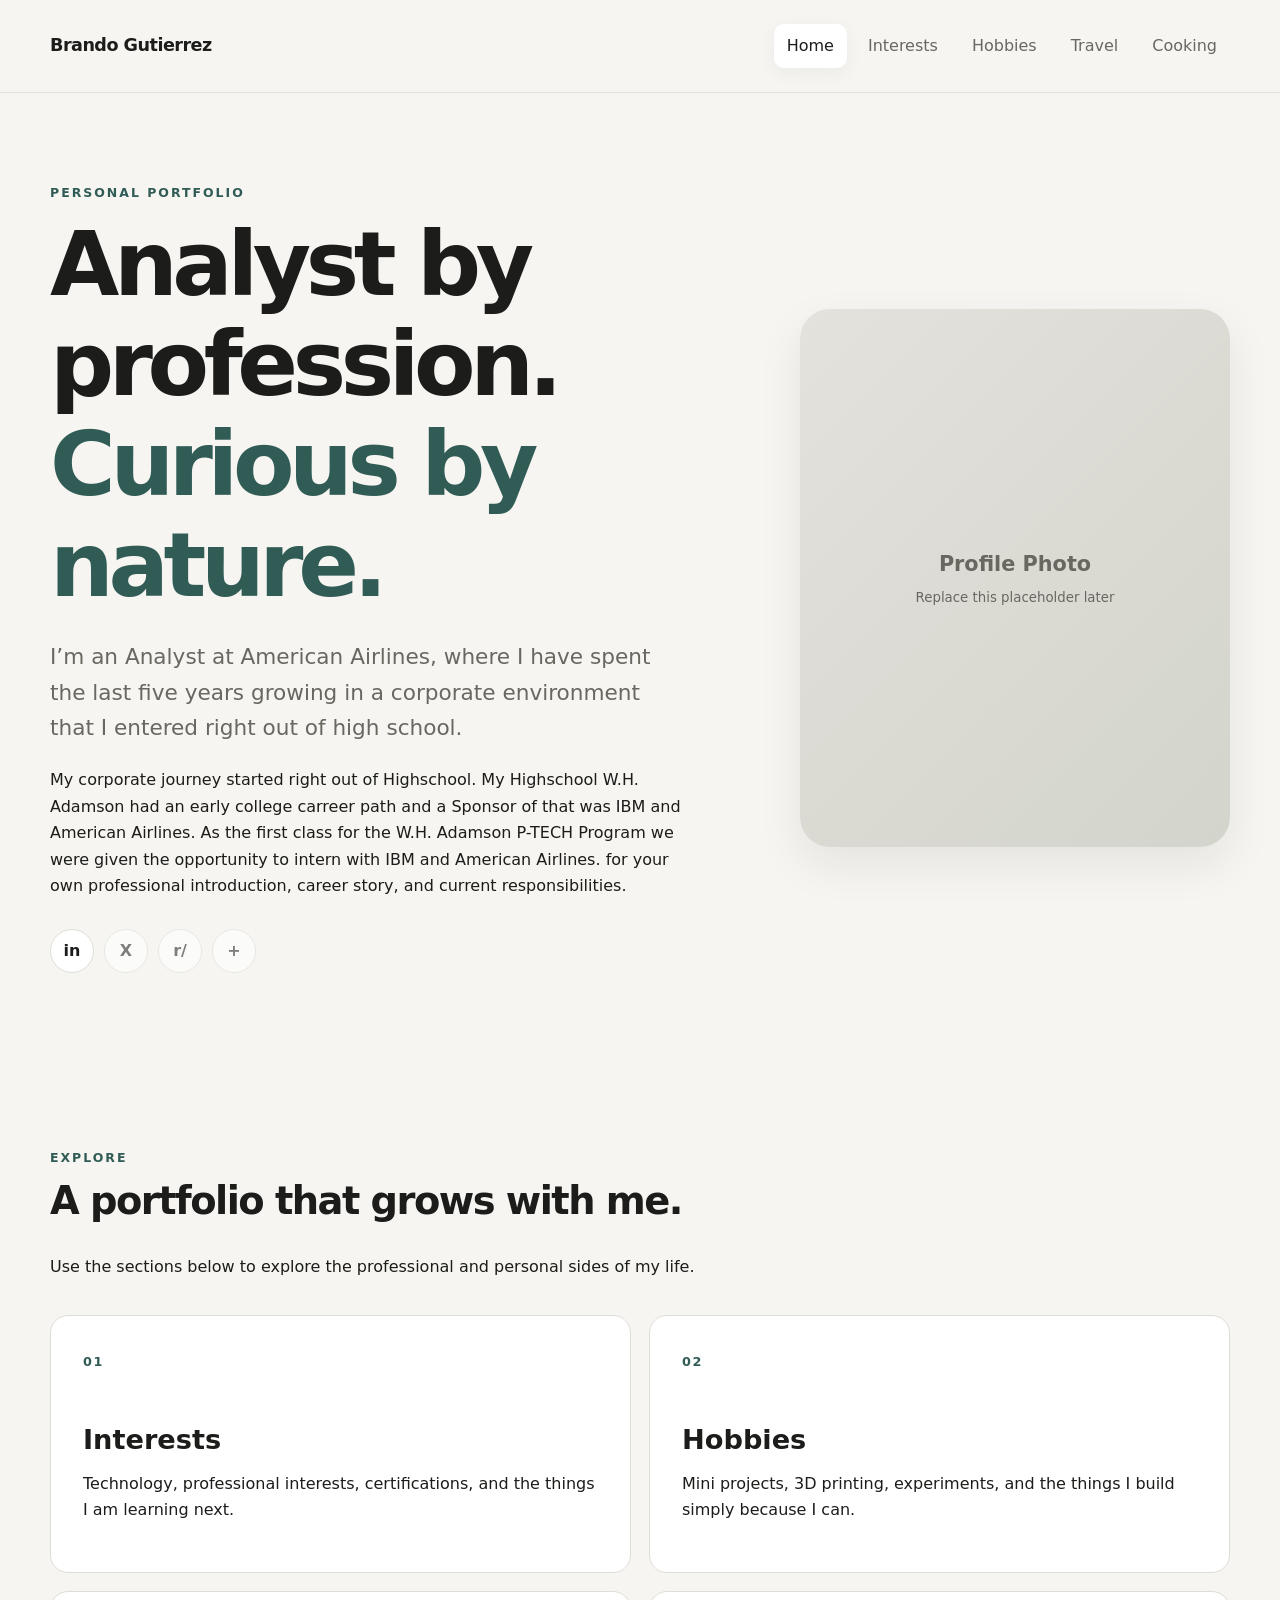
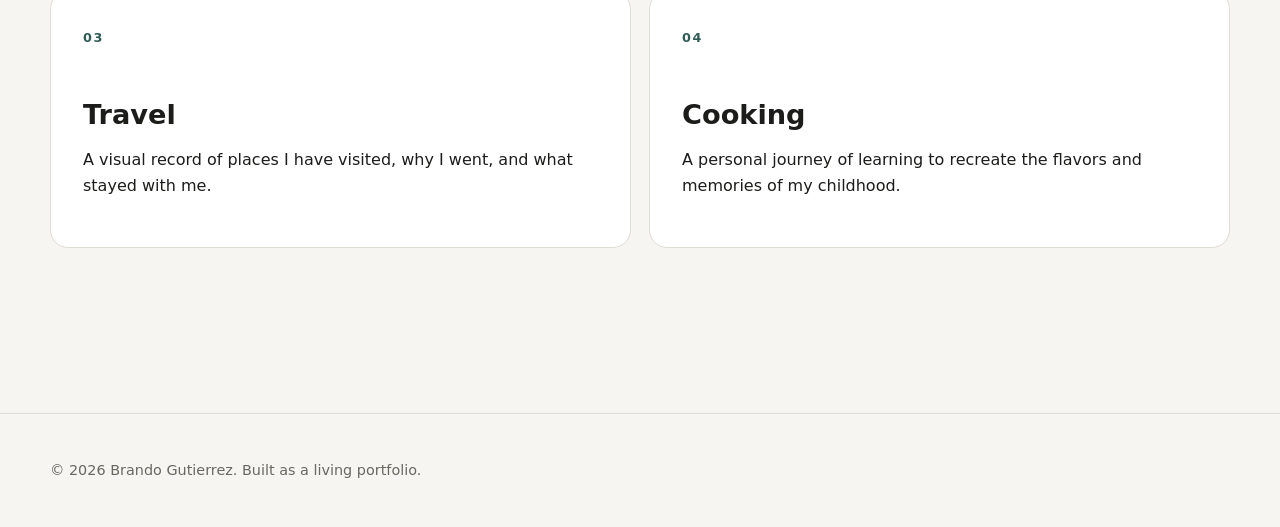
==== commit 948e23ca: "Customization for linkedin and name" ====
--- a/index.html
+++ b/index.html
@@ -1,17 +1,20 @@
 <!DOCTYPE html>
 <html lang="en">
+
 <head>
   <meta charset="UTF-8">
   <meta name="viewport" content="width=device-width, initial-scale=1.0">
-  <meta name="description" content="Personal portfolio and living record of professional work, interests, hobbies, travel, and cooking.">
-  <title>First Name Last Name | Portfolio</title>
+  <meta name="description"
+    content="Personal portfolio and living record of professional work, interests, hobbies, travel, and cooking.">
+  <title>Brando Gutierrez | Portfolio</title>
   <link rel="stylesheet" href="css/styles.css">
 </head>
+
 <body>
   <!-- Site-wide header. Replace the placeholder name when ready. -->
   <header class="site-header">
     <div class="container header-inner">
-      <a class="site-name" href="index.html">First Name Last Name</a>
+      <a class="site-name" href="index.html">Brando Gutierrez</a>
 
       <!-- Mobile menu button. JavaScript opens/closes the navigation on small screens. -->
       <button class="menu-toggle" aria-expanded="false" aria-controls="site-nav">
@@ -37,19 +40,23 @@
         <h1>Analyst by profession. <span>Curious by nature.</span></h1>
         <p class="lead">
           I’m an Analyst at American Airlines, where I have spent the last five years
-          growing in a corporate environment I entered right out of high school.
+          growing in a corporate environment that I entered right out of high school.
         </p>
         <p>
-          Lorem ipsum dolor sit amet, consectetur adipiscing elit. Sed do eiusmod tempor
-          incididunt ut labore et dolore magna aliqua. This space is intentionally ready
+          My corporate journey started right out of Highschool. My Highschool W.H. Adamson had an early college carreer
+          path and a Sponsor of that was IBM and American Airlines.
+          As the first class for the W.H. Adamson P-TECH Program we were given the opportunity to intern with IBM and
+          American Airlines.
           for your own professional introduction, career story, and current responsibilities.
         </p>
 
         <div class="social-links" aria-label="Social links">
           <!-- Replace "#" with your real profile URLs when ready. -->
-          <a class="social-icon" href="#" aria-label="LinkedIn" title="LinkedIn">in</a>
+          <a class="social-icon" href="https://www.linkedin.com/in/brando-gutierrez/" aria-label="LinkedIn"
+            title="LinkedIn">in</a>
           <a class="social-icon coming-soon" href="#" aria-label="X coming soon" title="X — Coming Soon">X</a>
-          <a class="social-icon coming-soon" href="#" aria-label="Reddit coming soon" title="Reddit — Coming Soon">r/</a>
+          <a class="social-icon coming-soon" href="#" aria-label="Reddit coming soon"
+            title="Reddit — Coming Soon">r/</a>
           <!-- Optional fourth social link. Delete this line if you don't need it. -->
           <a class="social-icon coming-soon" href="#" aria-label="Additional social link" title="Additional link">+</a>
         </div>
@@ -88,7 +95,7 @@
         <a class="feature-card" href="cooking.html">
           <span class="card-number">04</span>
           <h3>Cooking</h3>
-          <p>A personal journey of learning to recreate the flavors and memories of childhood.</p>
+          <p>A personal journey of learning to recreate the flavors and memories of my childhood.</p>
         </a>
       </div>
     </section>
@@ -96,10 +103,11 @@
 
   <footer class="site-footer">
     <div class="container">
-      <p>© <span id="year"></span> First Name Last Name. Built as a living portfolio.</p>
+      <p>© <span id="year"></span> Brando Gutierrez. Built as a living portfolio.</p>
     </div>
   </footer>
 
   <script src="js/site.js"></script>
 </body>
-</html>
+
+</html>
